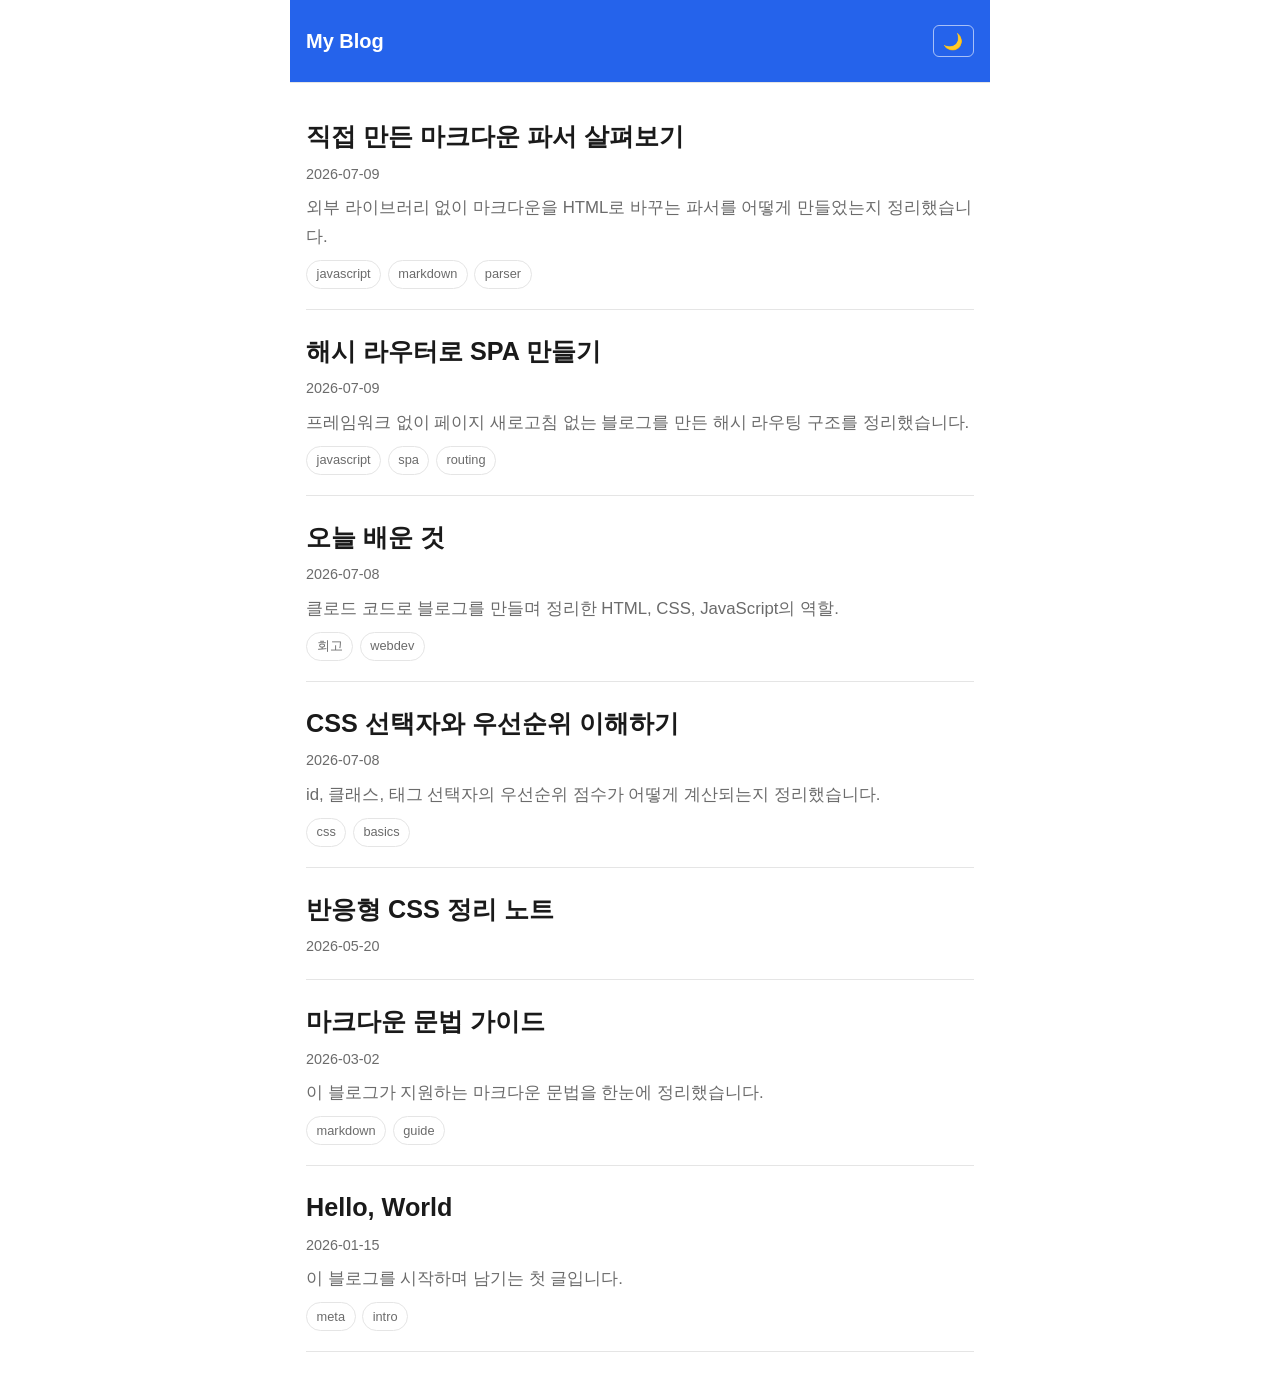
==== index.html @ 5d46f39f "블로그 초기 버전 완성" ====
<!DOCTYPE html>
<html lang="ko">
<head>
<meta charset="UTF-8">
<meta name="viewport" content="width=device-width, initial-scale=1">
<title>My Blog</title>
<link rel="stylesheet" href="css/style.css">
</head>
<body>
<header class="site-header">
  <a class="site-title" href="#/">My Blog</a>
  <button id="theme-toggle" class="theme-toggle" type="button" aria-label="테마 전환">🌙</button>
</header>
<main id="app"></main>

<script src="js/theme.js"></script>
<script src="js/markdown.js"></script>
<script src="js/views.js"></script>
<script src="js/router.js"></script>
<script src="js/app.js"></script>
</body>
</html>
---- css/style.css ----
:root {
  --bg: #ffffff;
  --fg: #1a1a1a;
  --muted: #6b6b6b;
  --accent: #2563eb;
  --border: #e5e5e5;
  --code-bg: #f5f5f5;
}

@media (prefers-color-scheme: dark) {
  :root:not([data-theme="light"]) {
    --bg: #121212;
    --fg: #eaeaea;
    --muted: #a0a0a0;
    --accent: #6ea8fe;
    --border: #2e2e2e;
    --code-bg: #1e1e1e;
  }
}

[data-theme="dark"] {
  --bg: #121212;
  --fg: #eaeaea;
  --muted: #a0a0a0;
  --accent: #6ea8fe;
  --border: #2e2e2e;
  --code-bg: #1e1e1e;
}

* {
  box-sizing: border-box;
}

body {
  margin: 0;
  background: var(--bg);
  color: var(--fg);
  font-family: -apple-system, BlinkMacSystemFont, "Segoe UI", Roboto, Helvetica, Arial, sans-serif;
  line-height: 1.7;
  font-size: 1.05rem;
}

.site-header {
  display: flex;
  align-items: center;
  justify-content: space-between;
  flex-wrap: wrap;
  gap: 0.5rem;
  max-width: 700px;
  margin: 0 auto;
  padding: 1.5rem 1rem;
  background: var(--accent);
  border-bottom: 1px solid var(--border);
}

.site-title {
  font-size: 1.25rem;
  font-weight: 700;
  color: #fff;
  text-decoration: none;
}

.theme-toggle {
  background: none;
  border: 1px solid rgba(255, 255, 255, 0.6);
  border-radius: 6px;
  font-size: 1rem;
  padding: 0.35rem 0.6rem;
  cursor: pointer;
  color: #fff;
}

main#app {
  max-width: 700px;
  margin: 0 auto;
  padding: 2rem 1rem;
}

a {
  color: var(--accent);
}

.post-list {
  list-style: none;
  margin: 0;
  padding: 0;
}

.post-item {
  padding: 1.25rem 0;
  border-bottom: 1px solid var(--border);
}

.post-item:first-child {
  padding-top: 0;
}

.post-link {
  text-decoration: none;
}

.post-title {
  margin: 0 0 0.25rem;
  color: var(--fg);
}

.post-date {
  display: block;
  color: var(--muted);
  font-size: 0.9rem;
}

.post-excerpt {
  color: var(--muted);
  margin: 0.5rem 0 0;
}

.post-tags {
  margin-top: 0.5rem;
}

.tag {
  display: inline-block;
  font-size: 0.8rem;
  color: var(--muted);
  border: 1px solid var(--border);
  border-radius: 999px;
  padding: 0.15rem 0.6rem;
  margin-right: 0.4rem;
}

.back-link {
  display: inline-block;
  margin-bottom: 1rem;
  font-size: 0.95rem;
  text-decoration: none;
}

.post .post-title {
  margin-bottom: 0.25rem;
}

.post .post-date {
  margin-bottom: 1.5rem;
}

.post-content h1,
.post-content h2,
.post-content h3 {
  line-height: 1.3;
  margin-top: 2rem;
}

.post-content p {
  margin: 1rem 0;
}

.post-content img {
  max-width: 100%;
  height: auto;
  border-radius: 6px;
}

.post-content pre {
  background: var(--code-bg);
  border: 1px solid var(--border);
  border-radius: 6px;
  padding: 1rem;
  overflow-x: auto;
}

.post-content code {
  background: var(--code-bg);
  border-radius: 4px;
  padding: 0.15em 0.4em;
  font-size: 0.9em;
}

.post-content pre code {
  background: none;
  padding: 0;
}

.post-content blockquote {
  margin: 1rem 0;
  padding: 0.25rem 1rem;
  border-left: 3px solid var(--border);
  color: var(--muted);
}

.post-content hr {
  border: none;
  border-top: 1px solid var(--border);
  margin: 2rem 0;
}

.post-content ul,
.post-content ol {
  padding-left: 1.4rem;
}

.message,
.empty {
  color: var(--muted);
}

@media (max-width: 600px) {
  main#app {
    padding: 1.5rem 1rem;
  }
  .site-header {
    padding: 1rem;
  }
  .post-content h1 {
    font-size: 1.5rem;
  }
  .post-content h2 {
    font-size: 1.3rem;
  }
  .post-content h3 {
    font-size: 1.1rem;
  }
}
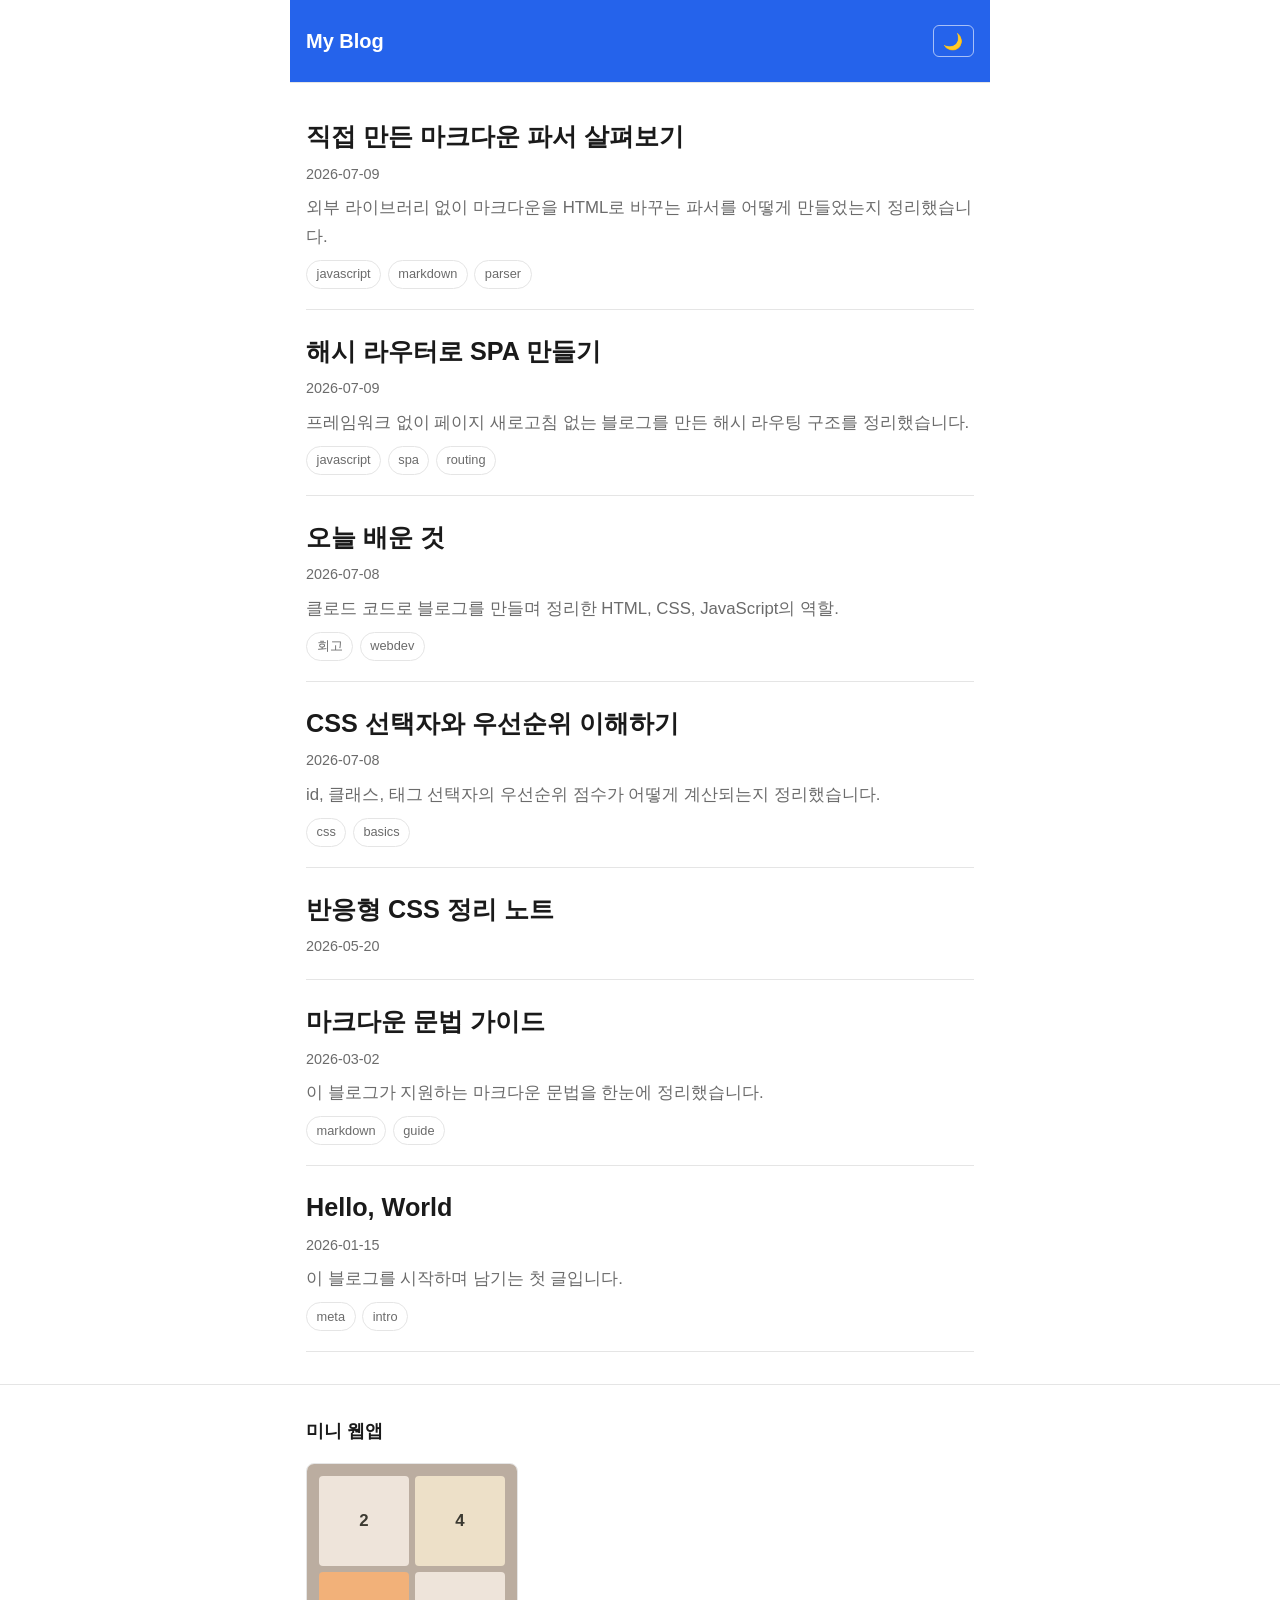
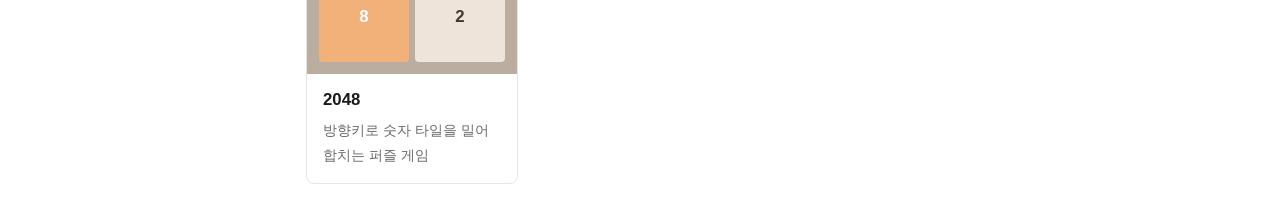
==== commit 0077e712: "2048 게임 웹앱 추가 및 CLAUDE.md 작업 사이클 정비 Plan-Build-Review-Embed 사이클로 apps/2048에 방향키/스와이프 조작과 점수판(현재/최고 점" ====
--- a/index.html
+++ b/index.html
@@ -13,6 +13,26 @@
 </header>
 <main id="app"></main>
 
+<section class="apps-section">
+  <div class="apps-section-inner">
+    <h2 class="apps-heading">미니 웹앱</h2>
+    <div class="app-cards">
+      <a class="app-card" href="apps/2048/index.html">
+        <div class="app-card-preview" aria-hidden="true">
+          <span class="preview-tile t2">2</span>
+          <span class="preview-tile t4">4</span>
+          <span class="preview-tile t8">8</span>
+          <span class="preview-tile t2">2</span>
+        </div>
+        <div class="app-card-body">
+          <h3 class="app-card-title">2048</h3>
+          <p class="app-card-desc">방향키로 숫자 타일을 밀어 합치는 퍼즐 게임</p>
+        </div>
+      </a>
+    </div>
+  </div>
+</section>
+
 <script src="js/theme.js"></script>
 <script src="js/markdown.js"></script>
 <script src="js/views.js"></script>
--- a/css/style.css
+++ b/css/style.css
@@ -204,6 +204,87 @@
   color: var(--muted);
 }
 
+.apps-section {
+  border-top: 1px solid var(--border);
+}
+
+.apps-section-inner {
+  max-width: 700px;
+  margin: 0 auto;
+  padding: 2rem 1rem;
+}
+
+.apps-heading {
+  margin: 0 0 1rem;
+  font-size: 1.1rem;
+  color: var(--fg);
+}
+
+.app-cards {
+  display: grid;
+  grid-template-columns: repeat(auto-fill, minmax(200px, 1fr));
+  gap: 1rem;
+}
+
+.app-card {
+  display: flex;
+  flex-direction: column;
+  border: 1px solid var(--border);
+  border-radius: 8px;
+  overflow: hidden;
+  text-decoration: none;
+  color: inherit;
+  transition: box-shadow 0.15s ease;
+}
+
+.app-card:hover {
+  box-shadow: 0 2px 10px rgba(0, 0, 0, 0.1);
+}
+
+.app-card-preview {
+  display: grid;
+  grid-template-columns: repeat(2, 1fr);
+  gap: 6px;
+  padding: 12px;
+  background: #bbada0;
+}
+
+.preview-tile {
+  display: flex;
+  align-items: center;
+  justify-content: center;
+  aspect-ratio: 1 / 1;
+  border-radius: 4px;
+  font-weight: 700;
+  background: #eee4da;
+  color: #3c3a32;
+}
+
+.preview-tile.t4 {
+  background: #ede0c8;
+}
+
+.preview-tile.t8 {
+  background: #f2b179;
+  color: #fff;
+}
+
+.app-card-body {
+  padding: 0.75rem 1rem 1rem;
+}
+
+.app-card-title {
+  margin: 0 0 0.25rem;
+  font-size: 1.05rem;
+  color: var(--fg);
+}
+
+.app-card-desc {
+  margin: 0;
+  color: var(--muted);
+  font-size: 0.9rem;
+}
+
 @media (max-width: 600px) {
   main#app {
     padding: 1.5rem 1rem;
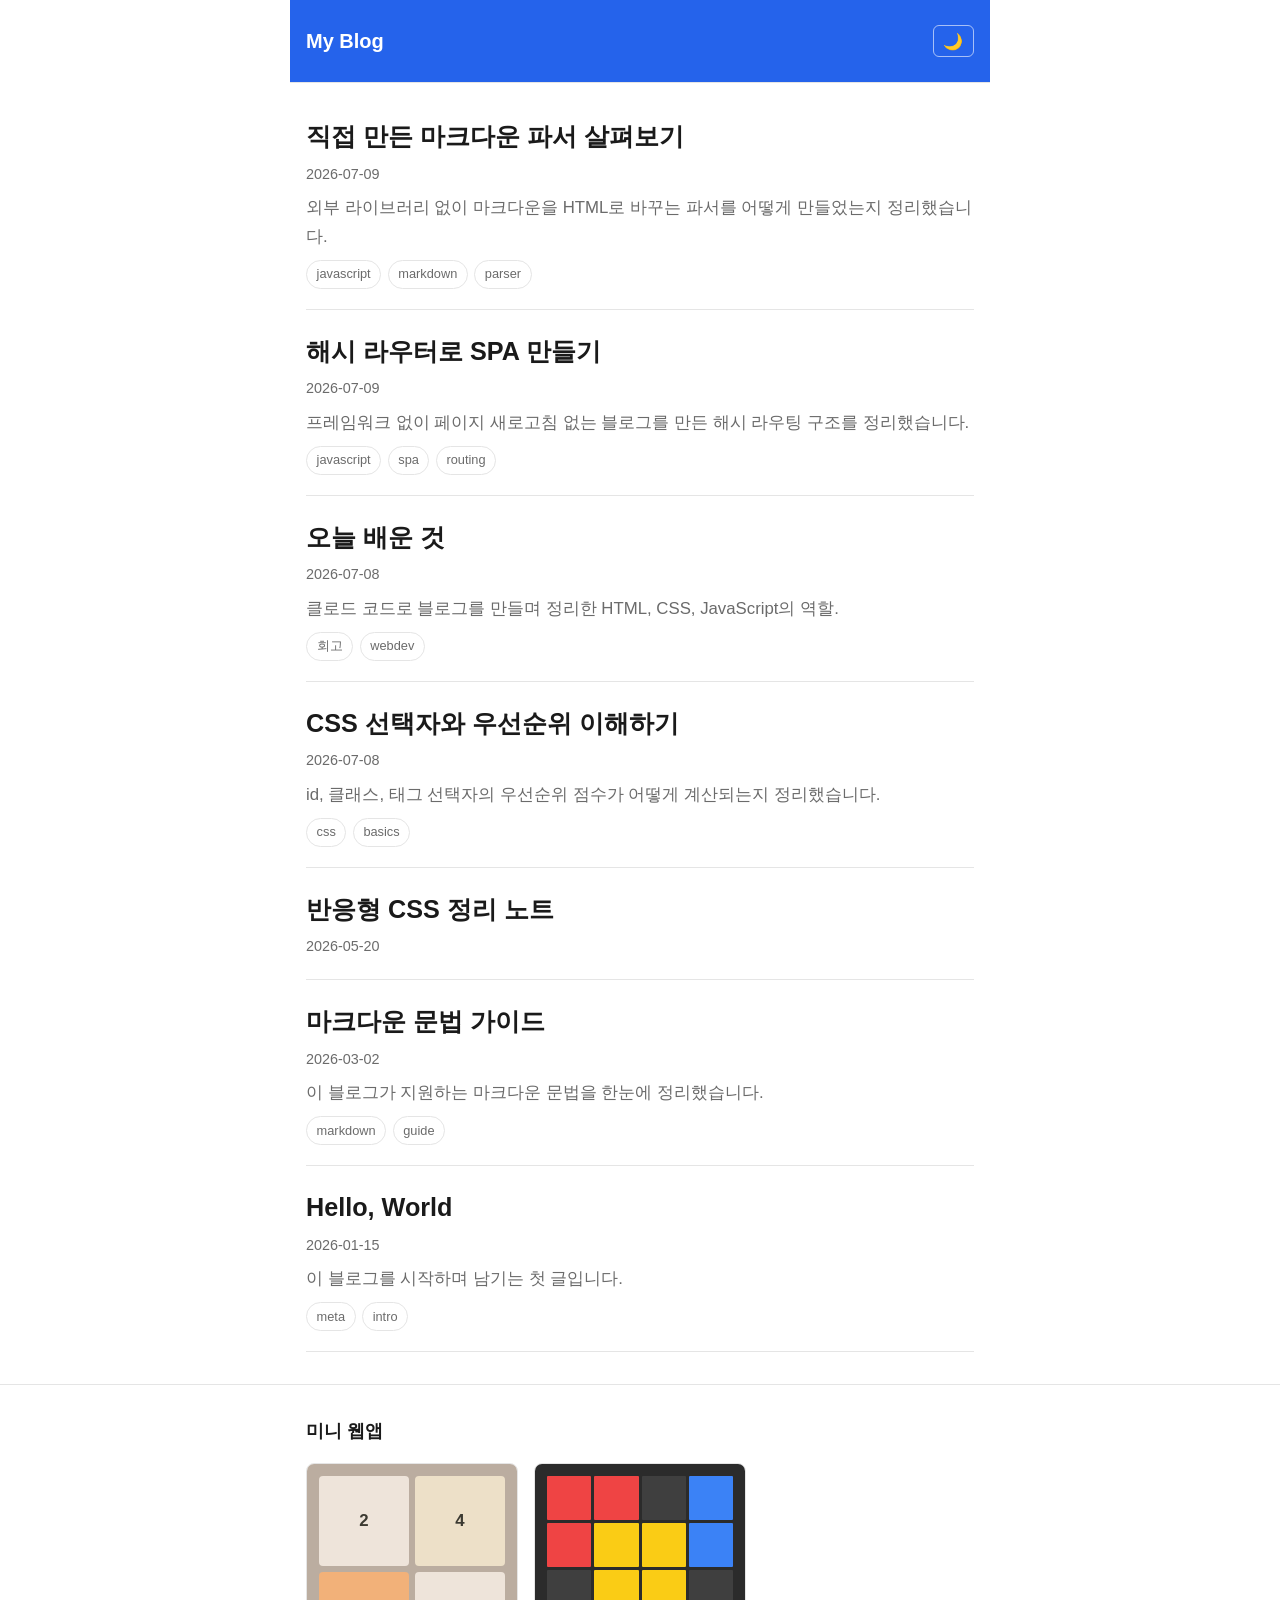
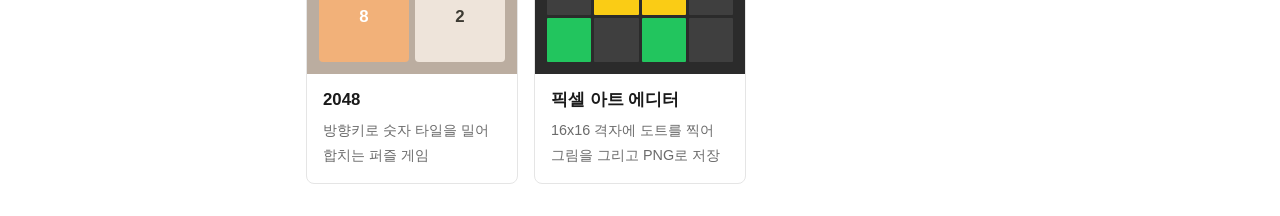
==== commit c32f3c84: "픽셀 아트 에디터 웹앱 추가 Plan-Build-Review-Embed 사이클로 apps/pixel-art에 16x16 캔버스 기반 도트 그림 에디터를 추가했다. 마우스/터치 드래" ====
--- a/index.html
+++ b/index.html
@@ -29,6 +29,30 @@
           <p class="app-card-desc">방향키로 숫자 타일을 밀어 합치는 퍼즐 게임</p>
         </div>
       </a>
+      <a class="app-card" href="apps/pixel-art/index.html">
+        <div class="app-card-preview pixel-preview" aria-hidden="true">
+          <span class="pixel-cell" style="background:#ef4444"></span>
+          <span class="pixel-cell" style="background:#ef4444"></span>
+          <span class="pixel-cell"></span>
+          <span class="pixel-cell" style="background:#3b82f6"></span>
+          <span class="pixel-cell" style="background:#ef4444"></span>
+          <span class="pixel-cell" style="background:#facc15"></span>
+          <span class="pixel-cell" style="background:#facc15"></span>
+          <span class="pixel-cell" style="background:#3b82f6"></span>
+          <span class="pixel-cell"></span>
+          <span class="pixel-cell" style="background:#facc15"></span>
+          <span class="pixel-cell" style="background:#facc15"></span>
+          <span class="pixel-cell"></span>
+          <span class="pixel-cell" style="background:#22c55e"></span>
+          <span class="pixel-cell"></span>
+          <span class="pixel-cell" style="background:#22c55e"></span>
+          <span class="pixel-cell"></span>
+        </div>
+        <div class="app-card-body">
+          <h3 class="app-card-title">픽셀 아트 에디터</h3>
+          <p class="app-card-desc">16x16 격자에 도트를 찍어 그림을 그리고 PNG로 저장</p>
+        </div>
+      </a>
     </div>
   </div>
 </section>
--- a/css/style.css
+++ b/css/style.css
@@ -269,6 +269,18 @@
   color: #fff;
 }
 
+.pixel-preview {
+  grid-template-columns: repeat(4, 1fr);
+  gap: 3px;
+  background: #2b2b2b;
+}
+
+.pixel-cell {
+  aspect-ratio: 1 / 1;
+  border-radius: 1px;
+  background: #3f3f3f;
+}
+
 .app-card-body {
   padding: 0.75rem 1rem 1rem;
 }
